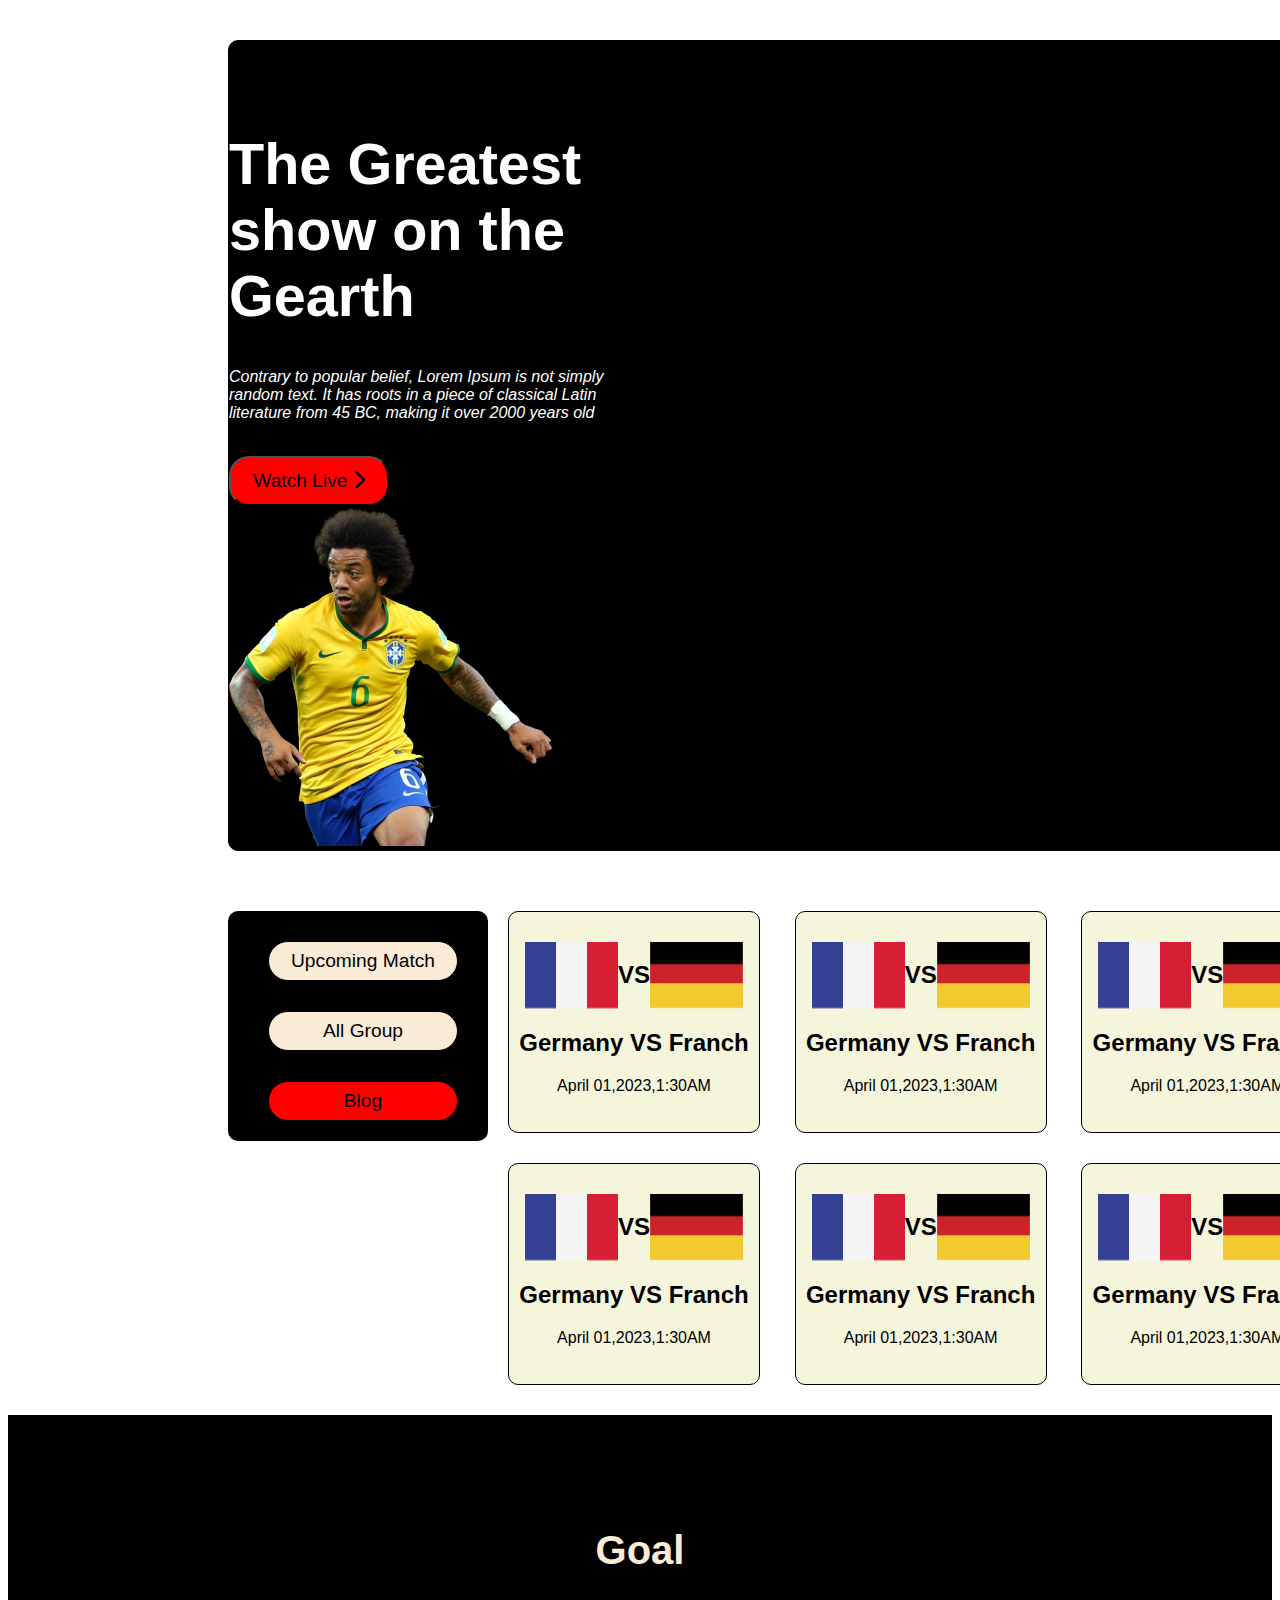
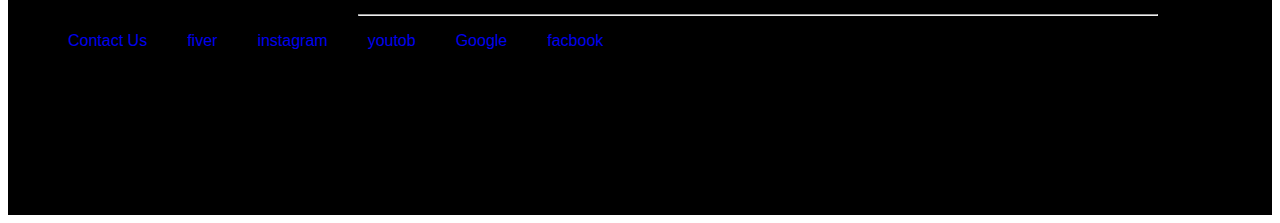
==== upcaming mach.html @ d83b9509 "first commit" ====
<!DOCTYPE html>
<html lang="en">
<head>
    <meta charset="UTF-8">
    <meta http-equiv="X-UA-Compatible" content="IE=edge">
    <meta name="viewport" content="width=device-width, initial-scale=1.0">
    <title>players protfolio</title>
    <link rel="stylesheet" href="https://cdnjs.cloudflare.com/ajax/libs/font-awesome/6.1.1/css/all.min.css">
    <link rel="stylesheet" href="style.css">
</head>
<body>
      <header class="container">
        <div class="player-profile">
            <div class="players-title">
                <h1>The Greatest show on the Gearth</h1>
            </div>
            <div class="players-detels">
                <p>Contrary to popular belief, Lorem Ipsum is not simply 

                    random text. It has roots in a piece of classical Latin literature 
                    from 45 BC, making it over 2000 years old</p>
            </div>
            <br>
            <div class="button">
                <button class="button-1">Watch Live  <i class="fa-solid fa-chevron-right"></i></button>
            </div>
            <div class="player-imgs">
                <img src="img/Banner Image.png"class="player">
            </div>
        </div>
      </header> 
      <!------------
          header fail  
        --------- -->
        <section class="button-type">
             <div class="button-folder">
                <button class="button-bar">Upcoming Match</button>
                <button class="button-bar">All Group</button>
                <button id="button-bar" class="button-bar">Blog</button>
             </div>
      </section>
      <!-- <main class="main">
          <section class="detels-p">
             <div class="img-player">
                <img src="img/Blog Image.png" class="Blog-Image">
             </div>
             <div class="buttons">
                <button id="btn-1" >Transfer</button>
             </div>
             <div class="detels-pleyer">
                <h2 id="detels">Transfer Live: Chlesea in <br> talks 
                    over Kimpenbe transfer</h2>
             </div>
             <div class="time-comment">
                <p class="times"><i class="fa-regular fa-clock"></i>10h<i class="fa-regular fa-message"></i>83</p>
             </div>
          </section>
          <section class="detels-p">
             <div class="img-player">
                <img src="img/Blog Image.png" class="Blog-Image">
             </div>
             <div class="buttons">
                <button id="btn-1" >Transfer</button>
             </div>
             <div class="detels-pleyer">
                <h2 id="detels">Transfer Live: Chlesea in <br> talks 
                    over Kimpenbe transfer</h2>
             </div>
             <div class="time-comment">
                <p class="times"><i class="fa-regular fa-clock"></i>10h<i class="fa-regular fa-message"></i>83</p>
             </div>
          </section>
          <section class="detels-p">
             <div class="img-player">
                <img src="img/Blog Image.png" class="Blog-Image">
             </div>
             <div class="buttons">
                <button id="btn-1" >Transfer</button>
             </div>
             <div class="detels-pleyer">
                <h2 id="detels">Transfer Live: Chlesea in <br> talks 
                    over Kimpenbe transfer</h2>
             </div>
             <div class="time-comment">
                <p class="times"><i class="fa-regular fa-clock"></i>10h<i class="fa-regular fa-message"></i>83</p>
             </div>
          </section>
          <section class="detels-p">
             <div class="img-player">
                <img src="img/Blog Image.png" class="Blog-Image">
             </div>
             <div class="buttons">
                <button id="btn-1" >Transfer</button>
             </div>
             <div class="detels-pleyer">
                <h2 id="detels">Transfer Live: Chlesea in <br> talks 
                    over Kimpenbe transfer</h2>
             </div>
             <div class="time-comment">
                <p class="times"><i class="fa-regular fa-clock"></i>10h<i class="fa-regular fa-message"></i>83</p>
             </div>
          </section>
          <section class="detels-p">
             <div class="img-player">
                <img src="img/Blog Image.png" class="Blog-Image">
             </div>
             <div class="buttons">
                <button id="btn-1" >Transfer</button>
             </div>
             <div class="detels-pleyer">
                <h2 id="detels">Transfer Live: Chlesea in <br> talks 
                    over Kimpenbe transfer</h2>
             </div>
             <div class="time-comment">
                <p class="times"><i class="fa-regular fa-clock"></i>10h<i class="fa-regular fa-message"></i>83</p>
             </div>
          </section>
          <section class="detels-p">
             <div class="img-player">
                <img src="img/Blog Image.png" class="Blog-Image">
             </div>
             <div class="buttons">
                <button id="btn-1" >Transfer</button>
             </div>
             <div class="detels-pleyer">
                <h2 id="detels">Transfer Live: Chlesea in <br> talks 
                    over Kimpenbe transfer</h2>
             </div>
             <div class="time-comment">
                <p class="times"><i class="fa-regular fa-clock"></i>10h<i class="fa-regular fa-message"></i>83</p>
             </div>
          </section>
          <section class="detels-p">
             <div class="img-player">
                <img src="img/Blog Image.png" class="Blog-Image">
             </div>
             <div class="buttons">
                <button id="btn-1" >Transfer</button>
             </div>
             <div class="detels-pleyer">
                <h2 id="detels">Transfer Live: Chlesea in <br> talks 
                    over Kimpenbe transfer</h2>
             </div>
             <div class="time-comment">
                <p class="times"><i class="fa-regular fa-clock"></i>10h<i class="fa-regular fa-message"></i>83</p>
             </div>
          </section>
          <section class="detels-p">
             <div class="img-player">
                <img src="img/Blog Image.png" class="Blog-Image">
             </div>
             <div class="buttons">
                <button id="btn-1" >Transfer</button>
             </div>
             <div class="detels-pleyer">
                <h2 id="detels">Transfer Live: Chlesea in <br> talks 
                    over Kimpenbe transfer</h2>
             </div>
             <div class="time-comment">
                <p class="times"><i class="fa-regular fa-clock"></i>10h<i class="fa-regular fa-message"></i>83</p>
             </div>
          </section>
          <section class="detels-p">
             <div class="img-player">
                <img src="img/Blog Image.png" class="Blog-Image">
             </div>
             <div class="buttons">
                <button id="btn-1" >Transfer</button>
             </div>
             <div class="detels-pleyer">
                <h2 id="detels">Transfer Live: Chlesea in <br> talks 
                    over Kimpenbe transfer</h2>
             </div>
             <div class="time-comment">
                <p class="times"><i class="fa-regular fa-clock"></i>10h<i class="fa-regular fa-message"></i>83</p>
             </div>
          </section> -->
      <!-- </main> -->
      <div class="upcamin-mach">
        <div class="mach">
            <div class="indeaVsbangladesh">
                <img src="img/Flag.png" alt="">
                <h2>VS</h2>
                <img src="img/germany Flag.png" alt="">
            </div>
            <div class="Germany-VS-Franch">
                <h2>Germany VS Franch</h2>
                <p class="April">April 01,2023,1:30AM</p>
            </div>
        </div>
        <div class="mach">
            <div class="indeaVsbangladesh">
                <img src="img/Flag.png" alt="">
                <h2>VS</h2>
                <img src="img/germany Flag.png" alt="">
            </div>
            <div class="Germany-VS-Franch">
                <h2>Germany VS Franch</h2>
                <p class="April">April 01,2023,1:30AM</p>
            </div>
        </div>
        <div class="mach">
            <div class="indeaVsbangladesh">
                <img src="img/Flag.png" alt="">
                <h2>VS</h2>
                <img src="img/germany Flag.png" alt="">
            </div>
            <div class="Germany-VS-Franch">
                <h2>Germany VS Franch</h2>
                <p class="April">April 01,2023,1:30AM</p>
            </div>
        </div>
        <div class="mach">
            <div class="indeaVsbangladesh">
                <img src="img/Flag.png" alt="">
                <h2>VS</h2>
                <img src="img/germany Flag.png" alt="">
            </div>
            <div class="Germany-VS-Franch">
                <h2>Germany VS Franch</h2>
                <p class="April">April 01,2023,1:30AM</p>
            </div>
        </div>
        <div class="mach">
            <div class="indeaVsbangladesh">
                <img src="img/Flag.png" alt="">
                <h2>VS</h2>
                <img src="img/germany Flag.png" alt="">
            </div>
            <div class="Germany-VS-Franch">
                <h2>Germany VS Franch</h2>
                <p class="April">April 01,2023,1:30AM</p>
            </div>
        </div>
        <div class="mach">
            <div class="indeaVsbangladesh">
                <img src="img/Flag.png" alt="">
                <h2>VS</h2>
                <img src="img/germany Flag.png" alt="">
            </div>
            <div class="Germany-VS-Franch">
                <h2>Germany VS Franch</h2>
                <p class="April">April 01,2023,1:30AM</p>
            </div>
        </div>
      </div>
      <!-- -----
         futter 
       ----- -->

      <section class="ftteru">
         <div class="futter title">
            <h2 class="Goal">Goal</h2>
         </div>
         <div class="line">
            <hr>
         </div>
         <header class="header">
            <nav>
                <ul>
                    <li><a href="https://www.youtube.com/watch?v=p7zVMcQHb0E">Contact Us</a></li>
                    <li><a href="https://www.fiverr.com/">fiver</a> </li>
                    <li><a href="https://www.google.com/search?q=instagram&rlz=1C1CHBF_enBD1002BD1002&oq=in&aqs=chrome.
                        0.69i59j69i57j69i60l2j69i65l3j69i60.2174j0j7&sourceid=chrome&ie=UTF-8">instagram</a></li>
                    <li><a href="https://www.youtube.com/">youtob</a></li>
                    <li><a href="https://www.google.com/"> Google</a></li>
                    <li><a href="https://www.facebook.com/"> facbook</a></li>
                </ul>
            </nav>
         </header>
      </section>
</body>
</html>
---- style.css ----
/*--------
- fonts -
--------- */
 body{
    font-family: 'Poppins', sans-serif;
  }
.container{
    width: 1100px;
    
    border: 1px solid black;
    background-color: black;
    color: #ffff;
    margin-top: 40px;
    margin-left: 220px;
    border-radius: 10px;
     display: flex;
     
    

}
.player-profiles{
    width: 400px;
    padding-left: 40px;
   
}
.players-title{
  width: 400px;
  font-size: 1.8rem;
  margin-top: 90px;
}
.players-detels{
    font-size: 1rem;
    font-style: italic;
    width: 400px;
}


.button-1{
    height: 50px;
    width: 160px;
    background-color: red;
    font-size: 1.2rem;
    border-radius: 20px;
    
}
.player-img img{
    width: 200px;
    margin-left:300px;
    margin-top: 30px;
}
 
.players{
    width: 330px;
    height: 430px;
}
.button-type{
    margin-top: 60px;
   margin-left: 220px;
   height: 230px;
   width: 260px;
   background-color: black;
   border-radius: 10px;
}
#Upcoming-link :hover{
    color: blue;
    background-color: red;
}

button a{
    text-decoration: none;
   
}

.button-bar{
    height: 40px;
    width: 190px;
    background-color: antiquewhite;
    border: 1px solid black;
    text-align: center;
    margin-top: 30px;
    border-radius: 20px;
    justify-content: center;
    margin-left: 40px;
    font-size: 1.2rem;

    
}
#button-bar{
   background-color: red; 
}
.main{
   margin-top: -230px;
    margin-left: 500px;
    display: grid;
    grid-template-columns: repeat(3,1fr);
    margin-right: 130px;
   
 
   
}
.detels-p{
    
   margin-bottom: 20px;
    width: 250px;
    border-radius: 10px;
    background-color: antiquewhite;
 
}

.detels-pleyer{
    font-size: .7rem;
}
.buttons{
    
}
#btn-1{
    font-size: 1rem;
    height: 30px;
    width: 100px;
   margin-top: 20px;
   margin-left: 20px;
  
   
}
#detels{
    margin-left: 20px; 
}
.times{
    margin-left: 20px;
    
}
.Blog-Image{
    width: 250px;
}
.singel-button{
   display: none;
}
.ftteru{
    background-color: black;
    height: 400px;
    width: 100%;
}
.Goal{
    text-align: center;
    padding-top: 80px;
    font-size: 2.5rem;
    font-weight: 900;
    color: antiquewhite;
}
.Goal:hover{ 
    color: orangered;
}
.line{
    width: 800px;
    margin-left: 350px;
}
.futter{
    display: flex;
    justify-content: space-around;
}
nav ul{
    display: flex;

    
}
li a{
    padding: 0px 20px;
    font-size: 1rem;
    text-decoration: none;
    
} 
/*--------------
    upcamin mach 
   ------------- */
   .containers{
    width: 1100px;
    border: 1px solid black;
    background-color: black;
    color: #ffff;
    margin-top: 40px;
    margin-left: 220px;
    border-radius: 10px;
     display: flex;
}
/* .profiles{
    width: 400px;
    padding-left: 80px;
   
} */
.players-titles{
  width: 400px;
  font-size: 1.8rem;
  margin-top: 90px;
}
.players-detelss{
    font-size: 1rem;
    font-style: italic;
    width: 400px;
}



   /* -------------
     main section
   ------------ */
   .upcamin-mach{
    display: grid;
    grid-template-columns: repeat(3,1fr);
    width: 860px;
    margin-left: 500px;
    margin-top: -230px;
  

   }
   .mach{
    border: 1px solid black;
    /* margin-left: 500px; */
    width: 250px;
    height: 220px;
    background-color: beige;
    border-radius: 10px;
    margin-bottom: 30px;
    
   }
.indeaVsbangladesh{
    display: flex;
    justify-content: center;
    margin-top: 30px;
  
}
.Germany-VS-Franch{
    text-align: center;
}

/*---------------
  @media screen --
---------------- */

/* ---------------
    mobaile device -
  --------------- */
@media  only  screen and (max-width:688px) {

    .container{
       display: flex none;
       display: block;
       width: 290px;
       margin-left: 120px;  
    }
    .profile{
     justify-content: center;
     text-align: center;
     width: 100%;
     display: grid;
      grid-template-columns: repeat(1,1fr);
    }
    .players-title{
        font-size: 1.4rem;
       justify-content: center;
       position: relative;
       margin-left: -35px;
    }
    
   .button{
    margin-left: -60px;
   }
    .player-img{
        margin-left: -210px;
    }
       
    /*-----------
     button type -
    ---------- */

  .button-type{
     
       background-color: #ffff;
      

       }
       .button-folder{
        display: grid;
        grid-template-columns: repeat(1,1fr);
       margin-left: -90px;
       }



    .main{
        margin-top: 40px;
        grid-template-columns: repeat(1,1fr);
        margin-left: 150px;
    }
   
    .line{
        width: 200px;
       margin-left: 28px;
}
.ftteru{
    width: 260px;
   margin-left: 140px;
   display: block;
}

.nav ul{
 display: flex none;
 display: grid;
 grid-template-columns: repeat(1,1fr);  
}
}

 /* ---------------
   Tablat devaice -
 -------------- */
@media only screen and (min-width:688px) and (max-width:992px){
   .container{
        width: 100%;
        margin-left: 20px;
        
       
    } 
    .player-img{
        margin-left: -200px;
    }
     .button-type{
         width: 100%; 
        background-color: #ffff;
        margin-left: 70px;
        } 
        .button-folder{
            display: flex;
            
           }
           .main{
            

           }

           .main{
            width: 80%;
            margin-top: 40px;
            grid-template-columns: repeat(2,1fr);
            margin-left: 150px; 
            margin-top: -30px;
             margin-left: 150px;
            
        }
        .last-player{
            display: none;
        }
        .singel-button{
             display:grid;
             height: 40px;
             width: 140px;
             margin-left: 45%;
             background-color: red;
             text-align: center;
             border-radius: 5px;    
        }
      /*-------------
           futter
      --------------- */
     .ftteru{
        margin-top: 15px;
            margin-left: 30px;
        }
        .line{
            width: 80%;
            margin-left: 80px;
        } 
        

}
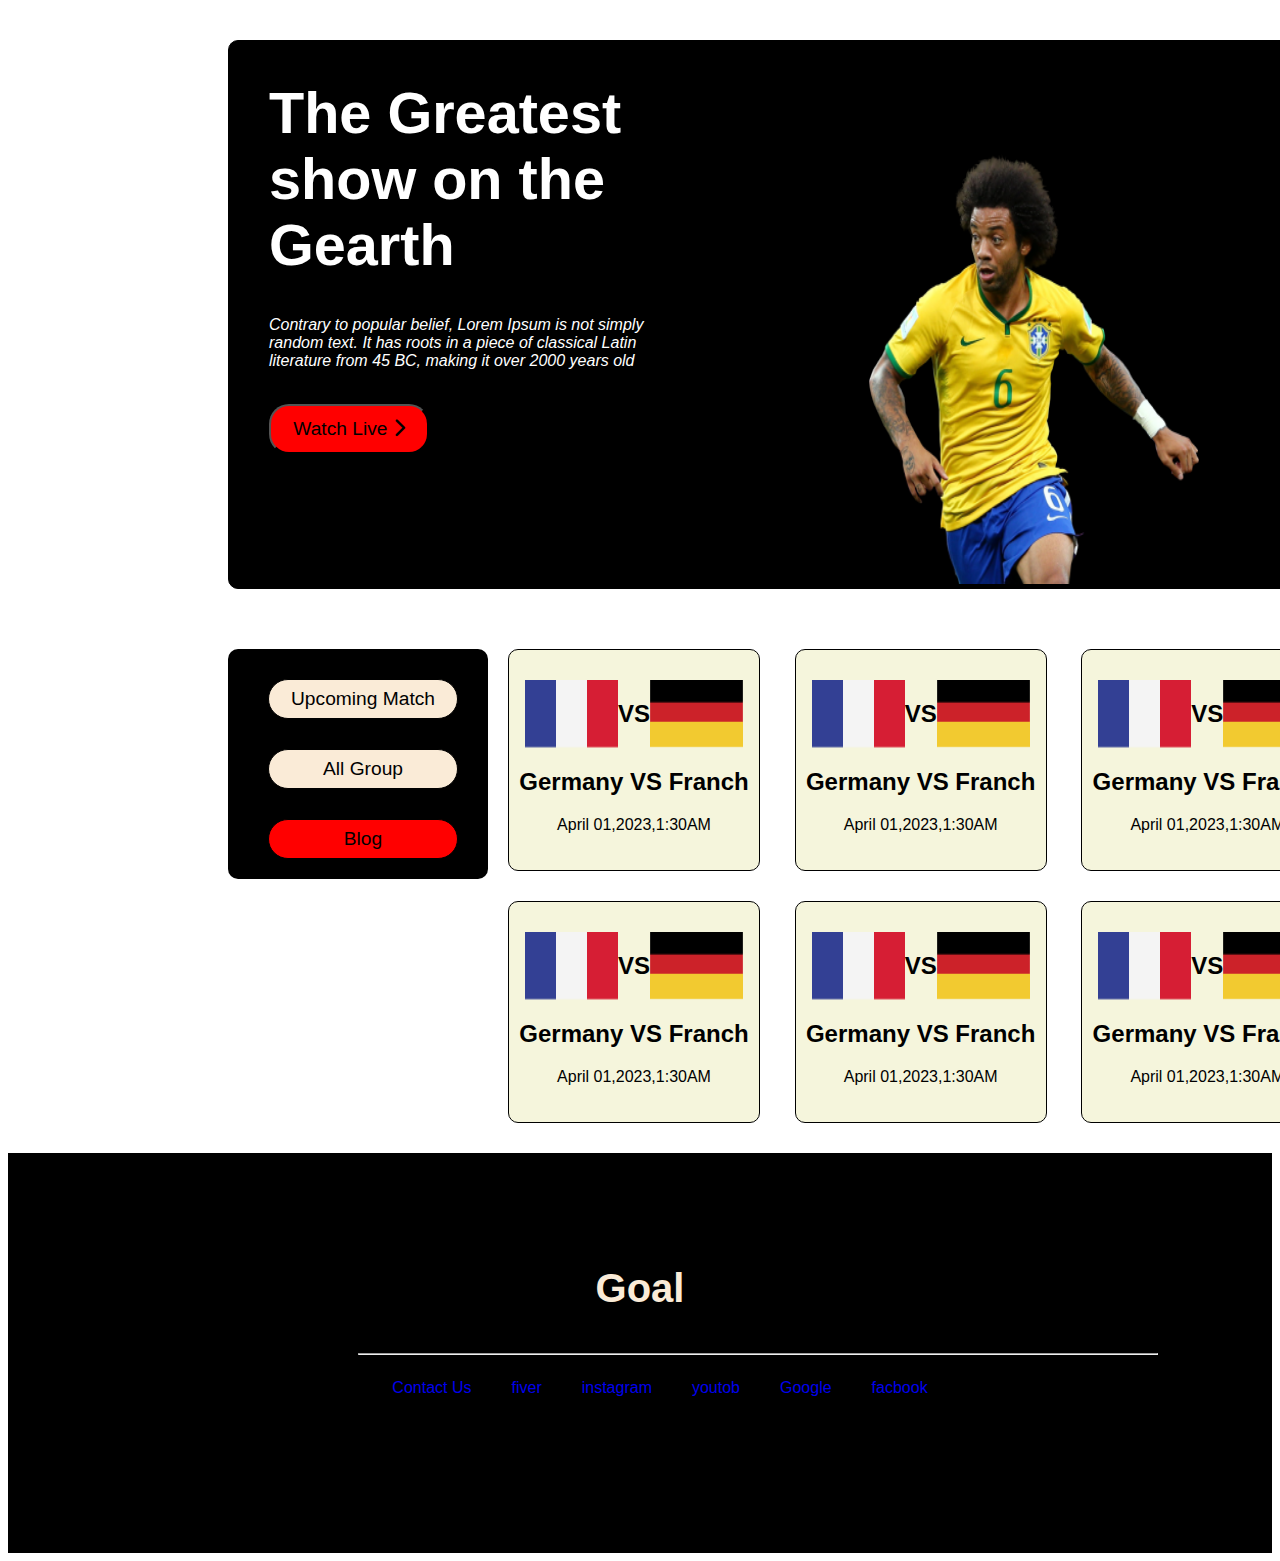
==== commit c030562e: "first commit" ====
--- a/upcaming mach.html
+++ b/upcaming mach.html
@@ -6,7 +6,7 @@
     <meta name="viewport" content="width=device-width, initial-scale=1.0">
     <title>players protfolio</title>
     <link rel="stylesheet" href="https://cdnjs.cloudflare.com/ajax/libs/font-awesome/6.1.1/css/all.min.css">
-    <link rel="stylesheet" href="style.css">
+    <link rel="stylesheet" href="upcaming.css"> 
 </head>
 <body>
       <header class="container">
@@ -24,8 +24,8 @@
             <div class="button">
                 <button class="button-1">Watch Live  <i class="fa-solid fa-chevron-right"></i></button>
             </div>
-            <div class="player-imgs">
-                <img src="img/Banner Image.png"class="player">
+            <div id="player-img">
+                <img src="img/Banner Image.png"class="players" >
             </div>
         </div>
       </header> 
@@ -255,16 +255,16 @@
          <div class="line">
             <hr>
          </div>
-         <header class="header">
-            <nav>
+         <header class="headers">
+            <nav class="nav">
                 <ul>
-                    <li><a href="https://www.youtube.com/watch?v=p7zVMcQHb0E">Contact Us</a></li>
-                    <li><a href="https://www.fiverr.com/">fiver</a> </li>
-                    <li><a href="https://www.google.com/search?q=instagram&rlz=1C1CHBF_enBD1002BD1002&oq=in&aqs=chrome.
-                        0.69i59j69i57j69i60l2j69i65l3j69i60.2174j0j7&sourceid=chrome&ie=UTF-8">instagram</a></li>
-                    <li><a href="https://www.youtube.com/">youtob</a></li>
-                    <li><a href="https://www.google.com/"> Google</a></li>
-                    <li><a href="https://www.facebook.com/"> facbook</a></li>
+                    <li><a class="header-section" href="https://www.youtube.com/watch?v=p7zVMcQHb0E">Contact Us</a></li>
+                    <li><a class="header-section" href="https://www.fiverr.com/">fiver</a> </li>
+                    <li><a class="header-section" href="https://www.google.com/search?q=instagram&rlz=1C1CHBF_enBD1002BD1002&oq=in&aqs=chrome.
+                                                   0.69i59j69i57j69i60l2j69i65l3j69i60.2174j0j7&sourceid=chrome&ie=UTF-8">instagram</a></li>
+                    <li><a class="header-section" href="https://www.youtube.com/">youtob</a></li>
+                    <li><a class="header-section" href="https://www.google.com/"> Google</a></li>
+                    <li><a class="header-section" href="https://www.facebook.com/"> facbook</a></li>
                 </ul>
             </nav>
          </header>
--- a/upcaming.css
+++ b/upcaming.css
@@ -0,0 +1,326 @@
+body{
+    font-family: 'Poppins', sans-serif;
+  }
+.container{
+    width: 1100px;
+    
+    border: 1px solid black;
+    background-color: black;
+    color: #ffff;
+    margin-top: 40px;
+    margin-left: 220px;
+    border-radius: 10px;
+     display: flex;
+     
+     
+    
+
+}
+.player-profile{
+    width: 400px;
+    padding-left: 40px;
+   
+}
+.players-title{
+  width: 400px;
+  font-size: 1.8rem;
+ 
+}
+.players-detels{
+    font-size: 1rem;
+    font-style: italic;
+    width: 400px;
+}
+
+
+.button-1{
+    height: 50px;
+    width: 160px;
+    background-color: red;
+    font-size: 1.2rem;
+    border-radius: 20px;
+    
+}
+#player-img{
+    
+    margin-left: 600px;
+    margin-top: -300px;
+}
+
+.players{
+    width: 330px;
+    height: 430px;
+}
+.button-type{
+    margin-top: 60px;
+   margin-left: 220px;
+   height: 230px;
+   width: 260px;
+   background-color: black;
+   border-radius: 10px;
+}
+#Upcoming-link :hover{
+    color: blue;
+    background-color: red;
+}
+
+button a{
+    text-decoration: none;
+   
+}
+
+.button-bar{
+    height: 40px;
+    width: 190px;
+    background-color: antiquewhite;
+    border: 1px solid black;
+    text-align: center;
+    margin-top: 30px;
+    border-radius: 20px;
+    justify-content: center;
+    margin-left: 40px;
+    font-size: 1.2rem;
+
+    
+}
+#button-bar{
+   background-color: red; 
+}
+.main{
+   margin-top: -230px;
+    margin-left: 500px;
+    display: grid;
+    grid-template-columns: repeat(3,1fr);
+    margin-right: 130px;
+   
+ 
+   
+}
+.detels-p{
+    
+   margin-bottom: 20px;
+    width: 250px;
+    border-radius: 10px;
+    background-color: antiquewhite;
+ 
+}
+
+.detels-pleyer{
+    font-size: .7rem;
+}
+.buttons{
+    
+}
+#btn-1{
+    font-size: 1rem;
+    height: 30px;
+    width: 100px;
+   margin-top: 20px;
+   margin-left: 20px;
+  
+   
+}
+#detels{
+    margin-left: 20px; 
+}
+.times{
+    margin-left: 20px;
+    
+}
+.Blog-Image{
+    width: 250px;
+}
+.singel-button{
+   display: none;
+}
+.ftteru{
+    background-color: black;
+    height: 400px;
+    width: 100%;
+}
+.Goal{
+    text-align: center;
+    padding-top: 80px;
+    font-size: 2.5rem;
+    font-weight: 900;
+    color: antiquewhite;
+}
+.Goal:hover{ 
+    color: orangered;
+}
+.line{
+    width: 800px;
+    margin-left: 350px;
+}
+.futter{
+    display: flex;
+    justify-content: space-around;
+}
+nav ul{
+    display: flex;
+
+    
+}
+li a{
+    padding: 0px 20px;
+    font-size: 1rem;
+    text-decoration: none;
+    
+} 
+
+
+
+   /* -------------
+     main section
+   ------------ */
+
+
+     .upcamin-mach {
+    display: grid;
+    grid-template-columns: repeat(3,1fr);
+    width: 860px;
+    margin-left: 500px;
+    margin-top: -230px;
+  
+
+   }
+   .mach{
+    border: 1px solid black;
+    width: 250px;
+    height: 220px;
+    background-color: beige;
+    border-radius: 10px;
+    margin-bottom: 30px;
+    
+   }
+.indeaVsbangladesh{
+    display: flex;
+    justify-content: center;
+    margin-top: 30px;
+  
+}
+.Germany-VS-Franch{
+    text-align: center;
+}
+
+.headers{
+    display: flex;
+    justify-content: space-around;
+}
+nav ul{
+    display: flex;
+
+    
+}
+li a{
+    padding: 0px 20px;
+    font-size: 1rem;
+    text-decoration: none;
+    
+} {
+    display: flex;
+    justify-content: space-around;
+}
+nav ul{
+    display: flex;
+
+    
+}
+li a{
+    padding: 0px 20px;
+    font-size: 1rem;
+    text-decoration: none;
+    
+}    
+
+@media  only  screen and (max-width:688px) {
+
+    .container{
+
+     display: flex none;
+       display: block;
+       width: 290px;
+       
+    }
+   .player-profile{
+      justify-content: center;
+     
+     width: 100%;
+    
+    }
+   .players-title{
+       font-size: 1.2rem;
+       justify-content: center;
+          
+        margin-left: -65px; 
+    }
+    .players-detels{
+        justify-content: center;
+        margin-left: -70px;
+    }
+    
+   .button-1{
+    margin-left: 30px; 
+   }
+    #player-img{
+       margin-left:-40px; 
+      margin-top: 100px;
+    } 
+    .button-type{
+        margin-left: 240px;
+    }
+    .upcamin-mach{
+        display: grid;
+        grid-template-columns: repeat(1,1fr);
+        margin-top: 40px;
+        margin-left: 240px;
+    }
+    .ftteru{
+        width: 100%;
+        justify-content: center;
+        margin-left: 220px;
+    }
+   .line{
+    width: 70%;
+    margin-left: 40gipx;
+   }
+     .nav ul{
+        display:grid ;
+        grid-template-columns: repeat(1,1fr);
+        
+    } 
+} 
+
+/*------------
+tablet device 
+------------- */
+@media only screen and (min-width:688px) and (max-width:992px){
+    .container{
+        width: 100%;
+        margin-left:20px;  
+    } 
+    #player-img{
+        margin-left: 380px;
+    }
+    .button-type{
+        background-color: #ffff;
+        margin-left: 10px;
+        display: flex;
+    }
+    .button-folder{
+        display: flex;
+    }
+    
+    .upcamin-mach{
+        display: grid;
+        grid-template-columns: repeat(2,1fr);
+        margin-top: 1px;
+        margin-left: 45px;
+    }
+    .line{
+        margin-left: 40px;
+        width: 700px;
+    }
+}
+
+
